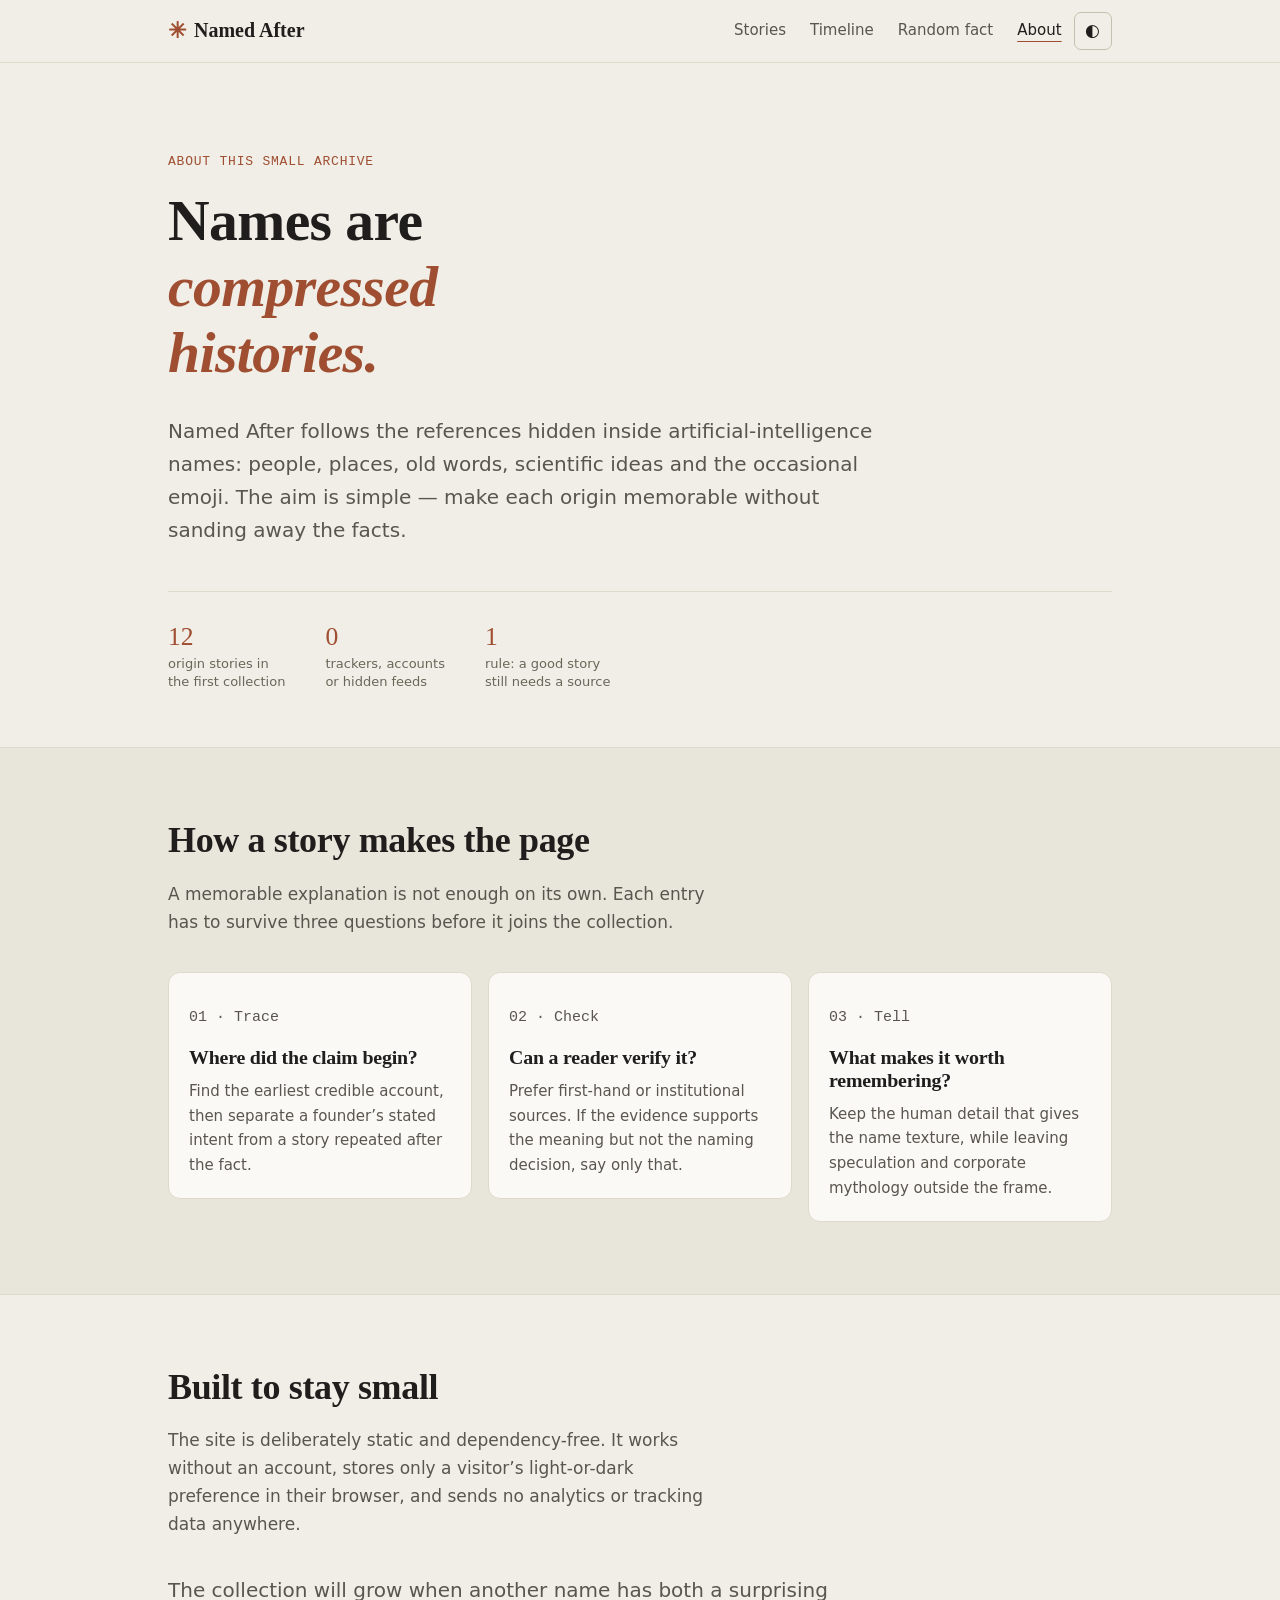
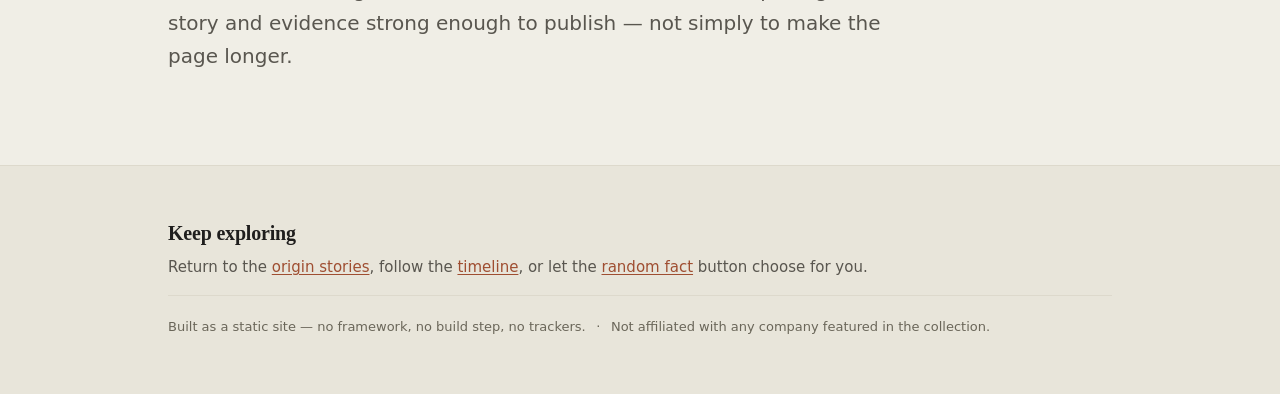
==== about.html @ 098eb18b "Add About page" ====
<!doctype html>
<html lang="en">
<head>
  <meta charset="utf-8">
  <meta name="viewport" content="width=device-width, initial-scale=1">
  <title>About — Named After</title>
  <meta name="description" content="How Named After researches and tells the origin stories behind names in artificial intelligence.">
  <meta name="color-scheme" content="light dark">
  <meta name="theme-color" content="#f0eee6" media="(prefers-color-scheme: light)">
  <meta name="theme-color" content="#1f1e1d" media="(prefers-color-scheme: dark)">
  <link rel="canonical" href="https://jonathanmathews449-stack.github.io/named-after/about.html">

  <meta property="og:title" content="About — Named After">
  <meta property="og:description" content="How Named After researches and tells the origin stories behind names in artificial intelligence.">
  <meta property="og:type" content="website">
  <meta property="og:site_name" content="Named After">
  <meta property="og:url" content="https://jonathanmathews449-stack.github.io/named-after/about.html">
  <meta property="og:image" content="https://jonathanmathews449-stack.github.io/named-after/og.png">
  <meta property="og:image:width" content="1200">
  <meta property="og:image:height" content="630">
  <meta property="og:image:alt" content="Named After — every AI company is named after something.">
  <meta name="twitter:card" content="summary_large_image">

  <link rel="icon" href="data:image/svg+xml,<svg xmlns='http://www.w3.org/2000/svg' viewBox='0 0 100 100'><text y='.9em' font-size='90'>✳️</text></svg>">
  <link rel="stylesheet" href="assets/style.css">

  <noscript>
    <style>
      @media (max-width: 768px) {
        .nav-toggle { display: none; }
        .site-nav { display: flex; }
      }
      .theme-toggle { display: none; }
    </style>
  </noscript>
</head>
<body>

<a class="skip-link" href="#main">Skip to content</a>

<header class="site-header">
  <div class="wrap header-inner">
    <a class="brand" href="./">
      <span class="brand-mark" aria-hidden="true">✳</span>
      <span>Named&nbsp;After</span>
    </a>

    <button class="nav-toggle" aria-expanded="false" aria-controls="site-nav">
      <span class="nav-toggle-bars" aria-hidden="true"></span>
      <span class="sr-only">Menu</span>
    </button>

    <nav id="site-nav" class="site-nav" aria-label="Main">
      <a href="./#origins">Stories</a>
      <a href="./#timeline">Timeline</a>
      <a href="./#shuffle">Random fact</a>
      <a href="about.html" aria-current="page">About</a>
    </nav>

    <button id="theme-toggle" class="theme-toggle" type="button" aria-pressed="false">
      <span class="theme-icon" aria-hidden="true">◐</span>
      <span class="sr-only">Toggle dark mode</span>
    </button>
  </div>
</header>

<main id="main">
  <section class="hero" id="top">
    <div class="wrap">
      <p class="eyebrow">About this small archive</p>
      <h1>Names are<br><em>compressed histories.</em></h1>
      <p class="lede">
        Named After follows the references hidden inside artificial-intelligence
        names: people, places, old words, scientific ideas and the occasional emoji.
        The aim is simple — make each origin memorable without sanding away the facts.
      </p>

      <div class="hero-stats">
        <div class="stat">
          <span class="stat-num">12</span>
          <span class="stat-label">origin stories in<br>the first collection</span>
        </div>
        <div class="stat">
          <span class="stat-num">0</span>
          <span class="stat-label">trackers, accounts<br>or hidden feeds</span>
        </div>
        <div class="stat">
          <span class="stat-num">1</span>
          <span class="stat-label">rule: a good story<br>still needs a source</span>
        </div>
      </div>
    </div>
  </section>

  <section class="section section-alt" aria-labelledby="method-title">
    <div class="wrap">
      <h2 id="method-title">How a story makes the page</h2>
      <p class="section-lede">
        A memorable explanation is not enough on its own. Each entry has to survive
        three questions before it joins the collection.
      </p>

      <div class="card-grid">
        <article class="card">
          <div class="card-body">
            <p class="card-meta">01 · Trace</p>
            <h3>Where did the claim begin?</h3>
            <p>Find the earliest credible account, then separate a founder’s stated intent from a story repeated after the fact.</p>
          </div>
        </article>
        <article class="card">
          <div class="card-body">
            <p class="card-meta">02 · Check</p>
            <h3>Can a reader verify it?</h3>
            <p>Prefer first-hand or institutional sources. If the evidence supports the meaning but not the naming decision, say only that.</p>
          </div>
        </article>
        <article class="card">
          <div class="card-body">
            <p class="card-meta">03 · Tell</p>
            <h3>What makes it worth remembering?</h3>
            <p>Keep the human detail that gives the name texture, while leaving speculation and corporate mythology outside the frame.</p>
          </div>
        </article>
      </div>
    </div>
  </section>

  <section class="section" aria-labelledby="principles-title">
    <div class="wrap">
      <h2 id="principles-title">Built to stay small</h2>
      <p class="section-lede">
        The site is deliberately static and dependency-free. It works without an
        account, stores only a visitor’s light-or-dark preference in their browser,
        and sends no analytics or tracking data anywhere.
      </p>
      <p class="lede">
        The collection will grow when another name has both a surprising story and
        evidence strong enough to publish — not simply to make the page longer.
      </p>
    </div>
  </section>
</main>

<footer class="site-footer">
  <div class="wrap">
    <h2 class="footer-title">Keep exploring</h2>
    <p class="footer-note">
      Return to the <a href="./#origins">origin stories</a>, follow the
      <a href="./#timeline">timeline</a>, or let the
      <a href="./#shuffle">random fact</a> button choose for you.
    </p>
    <p class="colophon">
      Built as a static site — no framework, no build step, no trackers.
      <span class="colophon-sep" aria-hidden="true">·</span>
      Not affiliated with any company featured in the collection.
    </p>
  </div>
</footer>

<script src="assets/main.js"></script>
</body>
</html>
---- assets/style.css ----
/* ==========================================================================
   Named After — stylesheet
   --------------------------------------------------------------------------
   Every colour is a custom property, defined once in the :root blocks below.
   Nothing further down hardcodes a colour. Dark mode is therefore only a
   redefinition of tokens — keep it that way.

   Three theme states, and all three are needed:
     :root                                  light (also the no-preference default)
     @media (prefers-color-scheme: dark)    follows the OS, unless overridden
     :root[data-theme="..."]                explicit user choice, wins over both

   These four tokens are pinned by contrast, not by taste. Measured against
   every background they actually sit on, all pass WCAG AA (4.5:1) with the
   worst case in brackets:
     light --accent      #9f4e31  on --accent-soft  [4.65]  and as a button
                                  ground under --on-accent [5.68]
     light --text-faint  #6a6659  on --bg-alt       [4.55]
     dark  --text-faint  #9d9889  on --surface-2    [4.78]
   Lightening any of them fails again. Re-measure before changing one.
   ========================================================================== */

:root {
  --bg:            #f0eee6;
  --bg-alt:        #e8e5da;
  --surface:       #faf9f5;
  --surface-2:     #f3f1e9;
  --border:        #ddd9cc;
  --border-strong: #c5bfad;

  --text:          #1f1e1d;
  --text-muted:    #59564f;
  --text-faint:    #6a6659;

  --accent:        #9f4e31;
  --accent-hover:  #853f27;
  --accent-soft:   #f2e3da;
  --on-accent:     #fdfcfa;

  --focus:         #1a6ec4;

  --wrap:      62rem;
  --radius:    12px;
  --radius-sm: 7px;

  --step-2: 0.8125rem;
  --step-1: 0.9375rem;
  --step0:  1.0625rem;
  --step1:  1.25rem;
  --step2:  1.6rem;
  --step3:  2.25rem;

  --serif: "Iowan Old Style", "Palatino Linotype", Palatino, Georgia,
           "Times New Roman", serif;
  --sans:  ui-sans-serif, system-ui, -apple-system, "Segoe UI", Roboto,
           "Helvetica Neue", Arial, sans-serif;
  --mono:  ui-monospace, SFMono-Regular, "SF Mono", Menlo, Consolas,
           "Liberation Mono", monospace;
}

/* Follow the OS, but never override an explicit light choice. */
@media (prefers-color-scheme: dark) {
  :root:not([data-theme="light"]) {
    --bg:            #1f1e1d;
    --bg-alt:        #191817;
    --surface:       #262624;
    --surface-2:     #2e2d2a;
    --border:        #3a3835;
    --border-strong: #4e4b46;

    --text:          #f0eee6;
    --text-muted:    #b4afa2;
    --text-faint:    #9d9889;

    --accent:        #e08a6b;
    --accent-hover:  #eda186;
    --accent-soft:   #35291f;
    --on-accent:     #1f1e1d;

    --focus:         #7ab5f5;
  }
}

/* Explicit choice wins in both directions. */
:root[data-theme="dark"] {
  --bg:            #1f1e1d;
  --bg-alt:        #191817;
  --surface:       #262624;
  --surface-2:     #2e2d2a;
  --border:        #3a3835;
  --border-strong: #4e4b46;

  --text:          #f0eee6;
  --text-muted:    #b4afa2;
  --text-faint:    #9d9889;

  --accent:        #e08a6b;
  --accent-hover:  #eda186;
  --accent-soft:   #35291f;
  --on-accent:     #1f1e1d;

  --focus:         #7ab5f5;
}

/* --- Base ----------------------------------------------------------- */

*, *::before, *::after { box-sizing: border-box; }

html { scroll-behavior: smooth; }
@media (prefers-reduced-motion: reduce) { html { scroll-behavior: auto; } }

body {
  margin: 0;
  background: var(--bg);
  color: var(--text);
  font-family: var(--sans);
  font-size: var(--step0);
  line-height: 1.65;
  -webkit-font-smoothing: antialiased;
}

h1, h2, h3 {
  font-family: var(--serif);
  line-height: 1.15;
  margin: 0 0 0.5em;
  letter-spacing: -0.01em;
  font-weight: 600;
}

p { margin: 0 0 1em; }

a { color: var(--accent); text-underline-offset: 2px; }
a:hover { color: var(--accent-hover); }

em { font-style: italic; }

:focus-visible {
  outline: 2px solid var(--focus);
  outline-offset: 2px;
  border-radius: 3px;
}

.sr-only {
  position: absolute; width: 1px; height: 1px;
  padding: 0; margin: -1px; overflow: hidden;
  clip: rect(0 0 0 0); white-space: nowrap; border: 0;
}

.skip-link {
  position: absolute; left: 0.5rem; top: -3rem;
  background: var(--accent); color: var(--on-accent);
  padding: 0.5rem 0.9rem; border-radius: var(--radius-sm);
  text-decoration: none; z-index: 100;
  transition: top 120ms ease;
}
.skip-link:focus { top: 0.5rem; color: var(--on-accent); }

.wrap {
  width: 100%;
  max-width: var(--wrap);
  margin-inline: auto;
  padding-inline: 1.5rem;
}

/* --- Header --------------------------------------------------------- */

.site-header {
  position: sticky;
  top: 0;
  z-index: 20;
  background: color-mix(in srgb, var(--bg) 86%, transparent);
  backdrop-filter: blur(10px);
  border-bottom: 1px solid var(--border);
}

.header-inner {
  display: flex;
  align-items: center;
  gap: 0.75rem;
  min-height: 3.85rem;
}

.brand {
  display: inline-flex;
  align-items: center;
  gap: 0.5rem;
  font-family: var(--serif);
  font-size: var(--step1);
  font-weight: 600;
  color: var(--text);
  text-decoration: none;
  margin-right: auto;
}
.brand-mark { color: var(--accent); font-size: 1.1em; }

.site-nav { display: flex; gap: 1.5rem; }
.site-nav a {
  color: var(--text-muted);
  text-decoration: none;
  font-size: var(--step-1);
  font-weight: 500;
}
.site-nav a:hover { color: var(--text); }
.site-nav a[aria-current="page"] {
  color: var(--text);
  text-decoration: underline;
  text-decoration-color: var(--accent);
  text-underline-offset: 0.35rem;
}

.nav-toggle, .theme-toggle {
  display: inline-flex;
  align-items: center; justify-content: center;
  width: 2.4rem; height: 2.4rem;
  background: transparent;
  color: var(--text);
  border: 1px solid var(--border-strong);
  border-radius: var(--radius-sm);
  cursor: pointer;
  font-size: var(--step0);
  flex: 0 0 auto;
}
.nav-toggle:hover, .theme-toggle:hover { background: var(--surface-2); }

.nav-toggle { display: none; }

.nav-toggle-bars,
.nav-toggle-bars::before,
.nav-toggle-bars::after {
  display: block; width: 17px; height: 2px;
  background: var(--text); border-radius: 2px;
}
.nav-toggle-bars { position: relative; }
.nav-toggle-bars::before,
.nav-toggle-bars::after { content: ""; position: absolute; left: 0; }
.nav-toggle-bars::before { top: -6px; }
.nav-toggle-bars::after  { top:  6px; }

/* --- Hero ----------------------------------------------------------- */

.hero { padding: clamp(3rem, 8vw, 5.5rem) 0 clamp(2rem, 5vw, 3.5rem); }

.eyebrow {
  font-family: var(--mono);
  font-size: var(--step-2);
  letter-spacing: 0.06em;
  text-transform: uppercase;
  color: var(--accent);
  margin-bottom: 1rem;
}

.hero h1 {
  font-size: clamp(2.2rem, 6.4vw, 3.6rem);
  max-width: 16ch;
}
.hero h1 em { color: var(--accent); font-style: italic; }

.lede {
  font-size: var(--step1);
  color: var(--text-muted);
  max-width: 56ch;
  margin-top: 1.4rem;
}

.hero-stats {
  display: flex;
  flex-wrap: wrap;
  gap: 2.5rem;
  margin-top: 2.75rem;
  padding-top: 2rem;
  border-top: 1px solid var(--border);
}
.stat { display: flex; flex-direction: column; gap: 0.3rem; }
.stat-num {
  font-family: var(--serif);
  font-size: var(--step2);
  color: var(--accent);
  line-height: 1;
}
.stat-label { font-size: var(--step-2); color: var(--text-faint); line-height: 1.4; }

/* --- Sections ------------------------------------------------------- */

.section { padding: clamp(2.75rem, 6vw, 4.5rem) 0; }
.section-alt { background: var(--bg-alt); border-block: 1px solid var(--border); }

.section h2 { font-size: var(--step3); }
.section-lede { color: var(--text-muted); max-width: 52ch; margin-bottom: 2.25rem; }

/* --- Origin cards --------------------------------------------------- */

.card-grid {
  display: grid;
  grid-template-columns: repeat(auto-fit, minmax(17.5rem, 1fr));
  gap: 1rem;
  align-items: start;
}

.card {
  background: var(--surface);
  border: 1px solid var(--border);
  border-radius: var(--radius);
  overflow: hidden;
  transition: border-color 140ms ease;
}
.card:hover { border-color: var(--border-strong); }
.card[open] { border-color: var(--accent); }

.card summary {
  display: flex;
  align-items: center;
  gap: 0.85rem;
  padding: 1.1rem 1.25rem;
  cursor: pointer;
  list-style: none;
}
/* Hide the native disclosure triangle in every engine. */
.card summary::-webkit-details-marker { display: none; }
.card summary::marker { content: ""; }

.card-mark {
  display: grid;
  place-items: center;
  width: 2.3rem; height: 2.3rem;
  flex: 0 0 auto;
  background: var(--accent-soft);
  color: var(--accent);
  border-radius: 50%;
  font-size: var(--step0);
}

.card-head { display: flex; flex-direction: column; gap: 0.1rem; min-width: 0; }
.card-name {
  font-family: var(--serif);
  font-size: var(--step1);
  font-weight: 600;
  color: var(--text);
}
.card-hook { font-size: var(--step-2); color: var(--text-faint); }

/* The chevron is generated so the markup stays clean. */
.card summary::after {
  content: "";
  margin-left: auto;
  flex: 0 0 auto;
  width: 0.55rem; height: 0.55rem;
  border-right: 2px solid var(--text-faint);
  border-bottom: 2px solid var(--text-faint);
  transform: rotate(45deg) translate(-2px, -2px);
  transition: transform 160ms ease;
}
.card[open] summary::after {
  transform: rotate(-135deg) translate(-2px, -2px);
  border-color: var(--accent);
}

.card-body {
  padding: 0 1.25rem 1.25rem;
  border-top: 1px solid var(--border);
  margin-top: -1px;
  padding-top: 1.1rem;
}
.card-body p { font-size: var(--step-1); color: var(--text-muted); }
.card-body p:last-child { margin-bottom: 0; }
.card-body strong { color: var(--text); font-weight: 600; }

.card-kicker {
  background: var(--surface-2);
  border-left: 2px solid var(--accent);
  border-radius: 0 var(--radius-sm) var(--radius-sm) 0;
  padding: 0.8rem 0.95rem;
  margin-top: 1.1rem;
}

.card-meta {
  font-family: var(--mono);
  font-size: var(--step-2);
  color: var(--text-faint);
  margin-top: 1rem;
}

/* --- Random fact ---------------------------------------------------- */

.fact-box {
  background: var(--surface);
  border: 1px solid var(--border);
  border-radius: var(--radius);
  padding: clamp(1.5rem, 4vw, 2.25rem);
  display: flex;
  flex-direction: column;
  align-items: flex-start;
  gap: 1.5rem;
}
.fact-text {
  font-family: var(--serif);
  font-size: clamp(1.2rem, 3vw, 1.55rem);
  line-height: 1.45;
  color: var(--text);
  margin: 0;
  min-height: 3.2em;
}
.fact-text em { color: var(--accent); }

.btn {
  display: inline-flex;
  align-items: center;
  padding: 0.65rem 1.3rem;
  border: 1px solid transparent;
  border-radius: var(--radius);
  font-family: var(--sans);
  font-size: var(--step-1);
  font-weight: 600;
  text-decoration: none;
  cursor: pointer;
  transition: background-color 120ms ease;
}
.btn-primary { background: var(--accent); color: var(--on-accent); }
.btn-primary:hover { background: var(--accent-hover); color: var(--on-accent); }

/* --- Timeline ------------------------------------------------------- */

/* Timeline geometry. The rail and its dots must sit in the MIDDLE of the grid
   gap, never over the year column — otherwise the dot clips the last digit.
   Keep these four numbers in sync if you change the column width or gap:
     column 4.4rem | gap 1.5rem  ->  gap centre 5.15rem, body starts 5.9rem
     dot offset = -(body - centre) - half dot = -(0.75) - 0.22 = -0.97rem   */
.timeline { list-style: none; margin: 0; padding: 0; position: relative; }
.timeline::before {
  content: "";
  position: absolute;
  left: 5.15rem; top: 0.5rem; bottom: 0.5rem;
  width: 1px;
  background: var(--border);
}
.timeline li {
  display: grid;
  grid-template-columns: 4.4rem 1fr;
  gap: 1.5rem;
  padding-bottom: 1.85rem;
  position: relative;
}
.timeline li:last-child { padding-bottom: 0; }

.tl-year {
  font-family: var(--mono);
  font-size: var(--step-2);
  color: var(--accent);
  text-align: right;
  padding-top: 0.2rem;
  white-space: nowrap;
}
.tl-body { position: relative; }
.tl-body::before {
  content: "";
  position: absolute;
  left: -0.97rem; top: 0.55rem;
  width: 7px; height: 7px;
  background: var(--accent);
  border-radius: 50%;
}
.tl-body h3 { font-size: var(--step1); margin-bottom: 0.25rem; }
.tl-body p { font-size: var(--step-1); color: var(--text-muted); margin: 0; }

/* --- Footer --------------------------------------------------------- */

.site-footer {
  border-top: 1px solid var(--border);
  background: var(--bg-alt);
  padding: clamp(2.5rem, 5vw, 3.5rem) 0;
}
.footer-title { font-size: var(--step1); }
.footer-note { color: var(--text-muted); font-size: var(--step-1); }

.source-list {
  list-style: none;
  margin: 0 0 1.75rem;
  padding: 0;
  display: grid;
  /* 0.7rem, not 0.45rem: the links below carry vertical padding to reach a
     24px hit area, and at the old gap those padded boxes met each other. */
  gap: 0.7rem;
  font-size: var(--step-2);
  /* 2, not the inherited 1.65. The padded links below come to a 25.6px hit
     box, and vertical padding on an inline element does NOT push lines apart
     — so at 1.65 (21.45px) the hit areas of two different links on
     consecutive lines overlapped by 4px, and a tap near the boundary landed
     on the wrong source. The line box has to be at least as tall as the hit
     box. Measured with getClientRects(), not getBoundingClientRect(): the
     latter returns the union of a wrapped link's fragments and reports
     overlaps that are not real. */
  line-height: 2;
  color: var(--text-faint);
}
/* These measured 18px tall — under WCAG 2.5.8's 24px minimum, and they sit in
   pairs separated by a middot, so the criterion's spacing exception does not
   rescue them either. Vertical padding grows the hit box without reflowing
   anything; see the line-height note above for the catch that comes with it. */
.source-list a { color: var(--text-muted); padding-block: 0.25rem; }
.source-list a:hover { color: var(--accent); }

.colophon {
  font-size: var(--step-2);
  color: var(--text-faint);
  border-top: 1px solid var(--border);
  padding-top: 1.25rem;
  margin: 0;
}
.colophon-sep { margin-inline: 0.4rem; }

/* --- Mobile --------------------------------------------------------- */

@media (max-width: 768px) {
  .nav-toggle { display: inline-flex; order: 2; }
  .theme-toggle { order: 3; }

  .site-nav {
    display: none;
    order: 4;
    width: 100%;
    flex-direction: column;
    gap: 0;
    padding: 0.25rem 0 0.9rem;
    border-top: 1px solid var(--border);
  }
  .site-nav.is-open { display: flex; }
  .site-nav a { padding: 0.6rem 0; font-size: var(--step0); }

  .header-inner { flex-wrap: wrap; padding-block: 0.6rem; }

  .hero-stats { gap: 1.5rem 2rem; }

  /* column 3.3rem | gap 1.1rem -> gap centre 3.85rem, body starts 4.4rem
     dot offset = -(4.4 - 3.85) - 0.22 = -0.77rem */
  .timeline::before { left: 3.85rem; }
  .timeline li { grid-template-columns: 3.3rem 1fr; gap: 1.1rem; }
  .tl-body::before { left: -0.77rem; }
}

@media (prefers-reduced-motion: reduce) {
  * { transition-duration: 0.01ms !important; animation-duration: 0.01ms !important; }
}

/* --- Increased contrast ---------------------------------------------- */

/* Honoured when the reader has asked their OS for more contrast. Every value
   below clears WCAG AAA (7:1) against the darkest background it can land on,
   where the base palette targets AA (4.5:1):
     light --text-muted #2b2925 on --bg-alt [11.51]
     light --text-faint #3d3a34 on --bg-alt  [8.99]
     light --accent     #743420 on --bg-alt  [7.39], white on it [9.08]
     dark  --text-faint #c3beb0 on --surface-2 [7.42]
     dark  --accent     #f0a888 on --surface-2 [6.99], --bg on it [8.45]
   Borders move too, for WCAG 1.4.11: --border #8a8474 is 3.21:1 on --bg.

   This block must stay BELOW the three base theme blocks, so it wins on equal
   specificity, and ABOVE @media print, so printing still wins over it. The
   nested dark rules repeat the base selectors exactly, because
   `:root:not([data-theme="light"])` outranks a bare `:root` and would
   otherwise keep the base dark tokens. */
@media (prefers-contrast: more) {
  :root {
    --text:          #000000;
    --text-muted:    #2b2925;
    --text-faint:    #3d3a34;
    --border:        #8a8474;
    --border-strong: #6e695c;
    --accent:        #743420;
    --accent-hover:  #5c2917;
    --accent-soft:   #f7ece5;
    --focus:         #0b4ea0;
  }

  @media (prefers-color-scheme: dark) {
    :root:not([data-theme="light"]) {
      --text:          #ffffff;
      --text-muted:    #dcd8cd;
      --text-faint:    #c3beb0;
      --border:        #7a756c;
      --border-strong: #948e83;
      --accent:        #f0a888;
      --accent-hover:  #f8c0a6;
      --accent-soft:   #2c2118;
      --focus:         #a8cdfa;
    }
  }

  :root[data-theme="dark"] {
    --text:          #ffffff;
    --text-muted:    #dcd8cd;
    --text-faint:    #c3beb0;
    --border:        #7a756c;
    --border-strong: #948e83;
    --accent:        #f0a888;
    --accent-hover:  #f8c0a6;
    --accent-soft:   #2c2118;
    --focus:         #a8cdfa;
  }

  /* The header's translucent blur puts page content faintly behind the nav.
     Make it opaque so nothing shows through. */
  .site-header { background: var(--bg); backdrop-filter: none; }
}

/* --- Print ---------------------------------------------------------- */

/* This page is a reference — twelve sourced origin stories and a timeline —
   so people save it as a PDF or print it. Without this block that produced
   something close to useless: the cards are <details>, so eleven of the
   twelve stories printed as collapsed one-line summaries, the sticky header
   landed on top of the first section, and the dark theme burned a full page
   of toner.
   Printing has no viewport and no interaction, so:
     * force the light palette regardless of theme or OS preference
     * open every card, since the reader cannot click paper
     * drop every control, which does nothing on paper
     * print link targets, which are the point of a sourced page */
@media print {
  :root, :root[data-theme="dark"] {
    --bg:            #fff;
    --bg-alt:        #fff;
    --surface:       #fff;
    --surface-2:     #fff;
    --border:        #ccc;
    --border-strong: #999;
    --text:          #000;
    --text-muted:    #333;
    --text-faint:    #444;
    --accent:        #000;
    --accent-hover:  #000;
    --accent-soft:   #fff;
    --on-accent:     #fff;
  }

  body { font-size: 10.5pt; line-height: 1.45; }

  /* Controls, and the sticky header that would overprint the first section. */
  .site-header,
  .skip-link,
  .nav-toggle,
  .theme-toggle,
  .site-nav,
  #fact-btn { display: none !important; }

  /* The cards are <details>, so without this eleven of twelve print as a
     one-line summary and the page is worthless on paper.
     It has to be ::details-content. A closed <details> is NOT hidden with
     display:none on its children — the child keeps `display: block` and even
     reports a clientHeight; the hiding happens with content-visibility on an
     internal slot, which only this pseudo-element can reach. `display: block
     !important` on .card-body looks like the fix, changes nothing, and tests
     clean if you check the child's computed style instead of the rendered
     height of the <details> itself. Supported in Chrome 131+, Safari 18.4+
     and Firefox 139+; main.js covers older engines via beforeprint. */
  .card::details-content { content-visibility: visible !important; }
  .card > summary { list-style: none; }
  .card > summary::-webkit-details-marker { display: none; }

  /* One column, and never split a story across a page break. */
  .card-grid { display: block; }
  .card { break-inside: avoid; margin-bottom: 0.6rem; border: 1px solid var(--border); }
  .timeline li, .fact-box { break-inside: avoid; }
  .section { padding-block: 0.9rem; }
  h1 { font-size: 22pt; }
  h2 { font-size: 14pt; break-after: avoid; }
  h3 { font-size: 11pt; break-after: avoid; }

  /* A sourced page whose sources are invisible on paper is not sourced. */
  .source-list a::after { content: " (" attr(href) ")"; font-size: 8pt; word-break: break-all; }
  .source-list a { padding-block: 0; }
  .source-list { line-height: 1.45; }
}
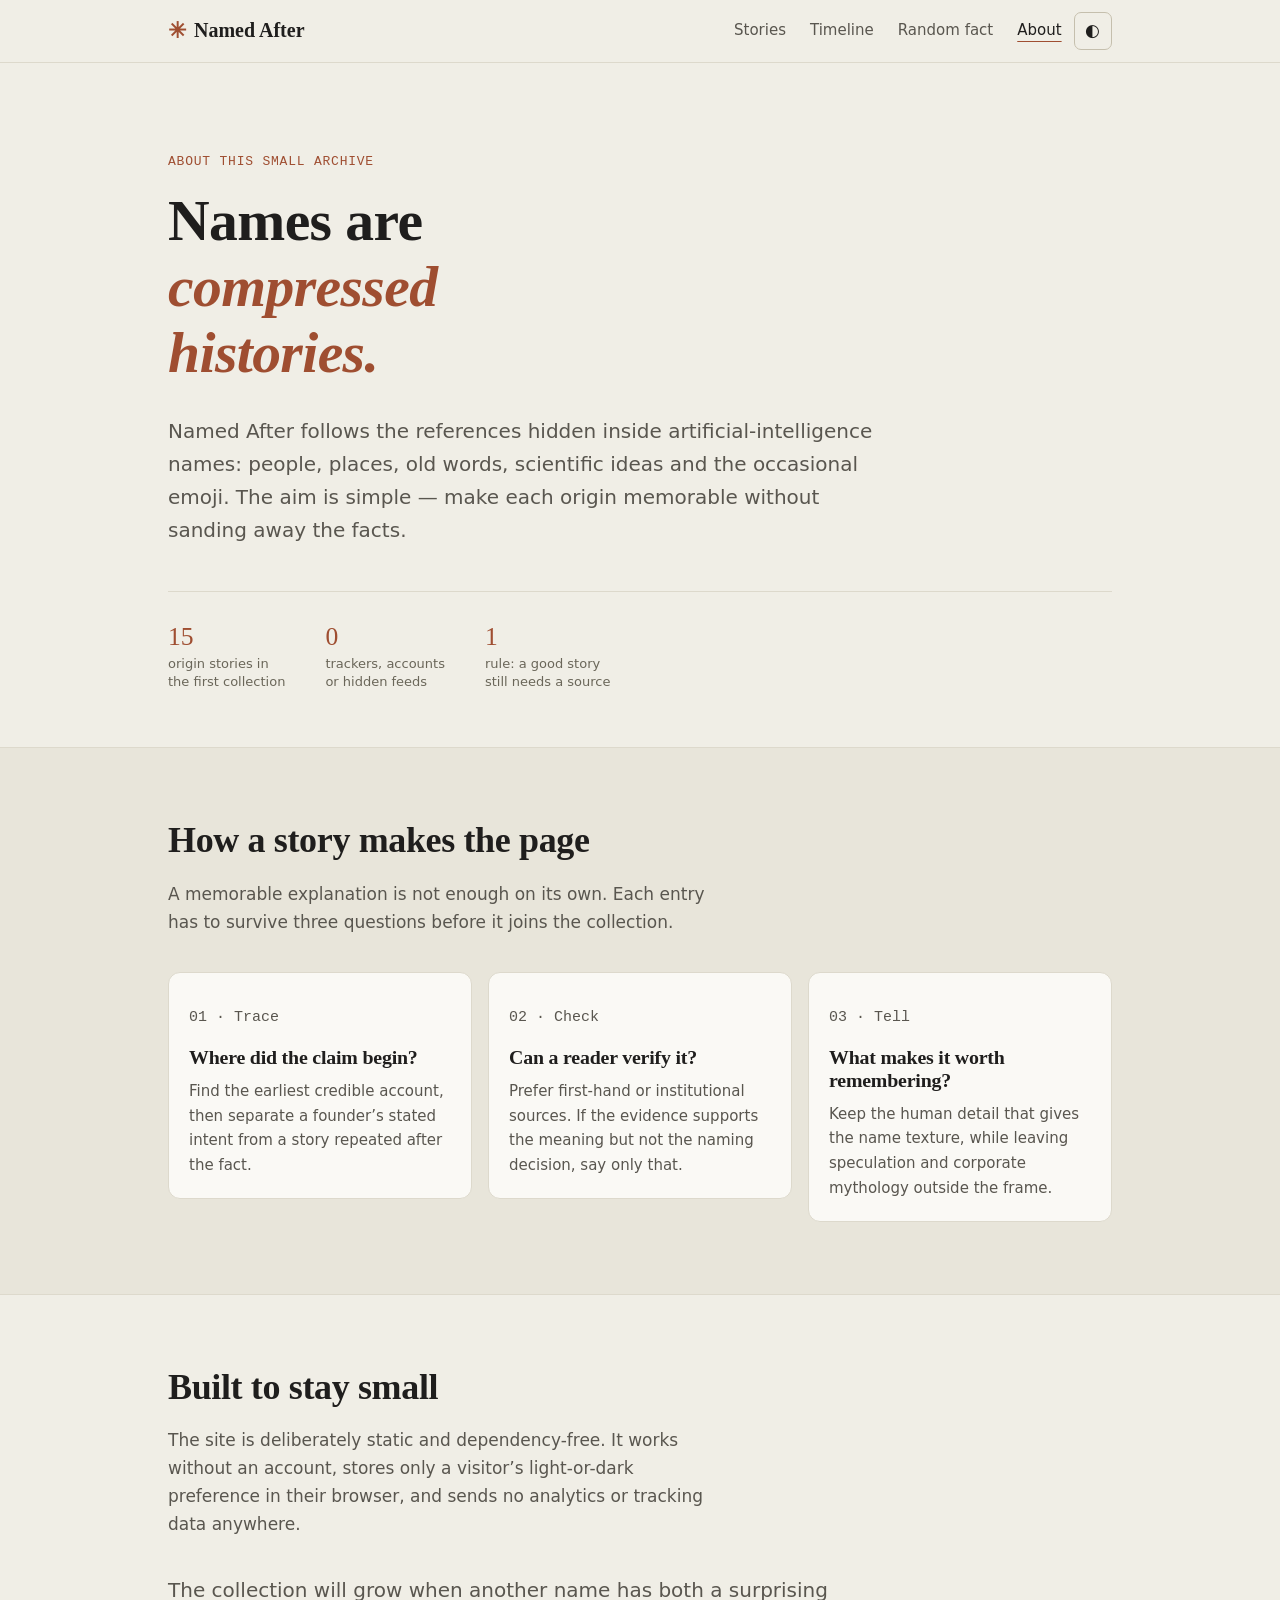
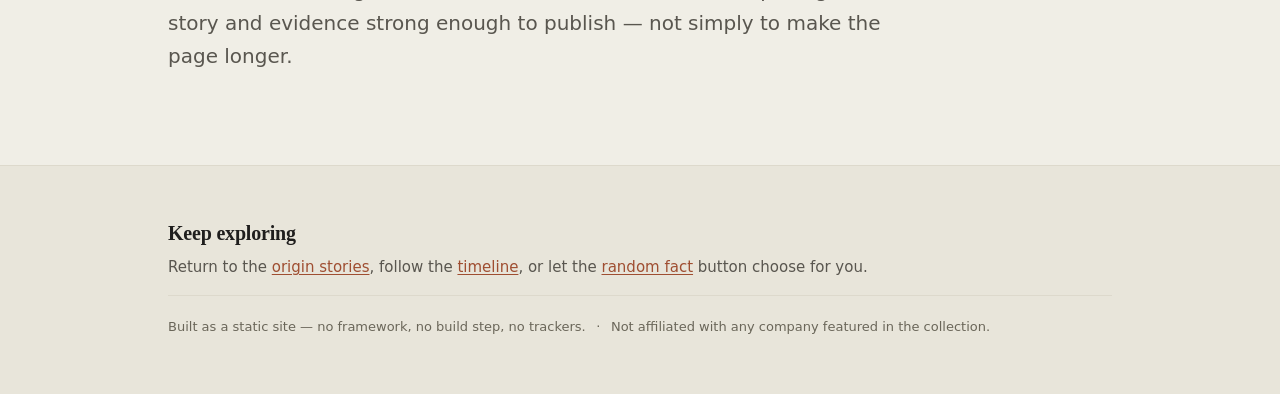
==== commit 6fa5a3b9: "claude-code: add Blackwell, Jupyter and BERT stories (task 011)" ====
--- a/about.html
+++ b/about.html
@@ -77,7 +77,7 @@
 
       <div class="hero-stats">
         <div class="stat">
-          <span class="stat-num">12</span>
+          <span class="stat-num">15</span>
           <span class="stat-label">origin stories in<br>the first collection</span>
         </div>
         <div class="stat">
